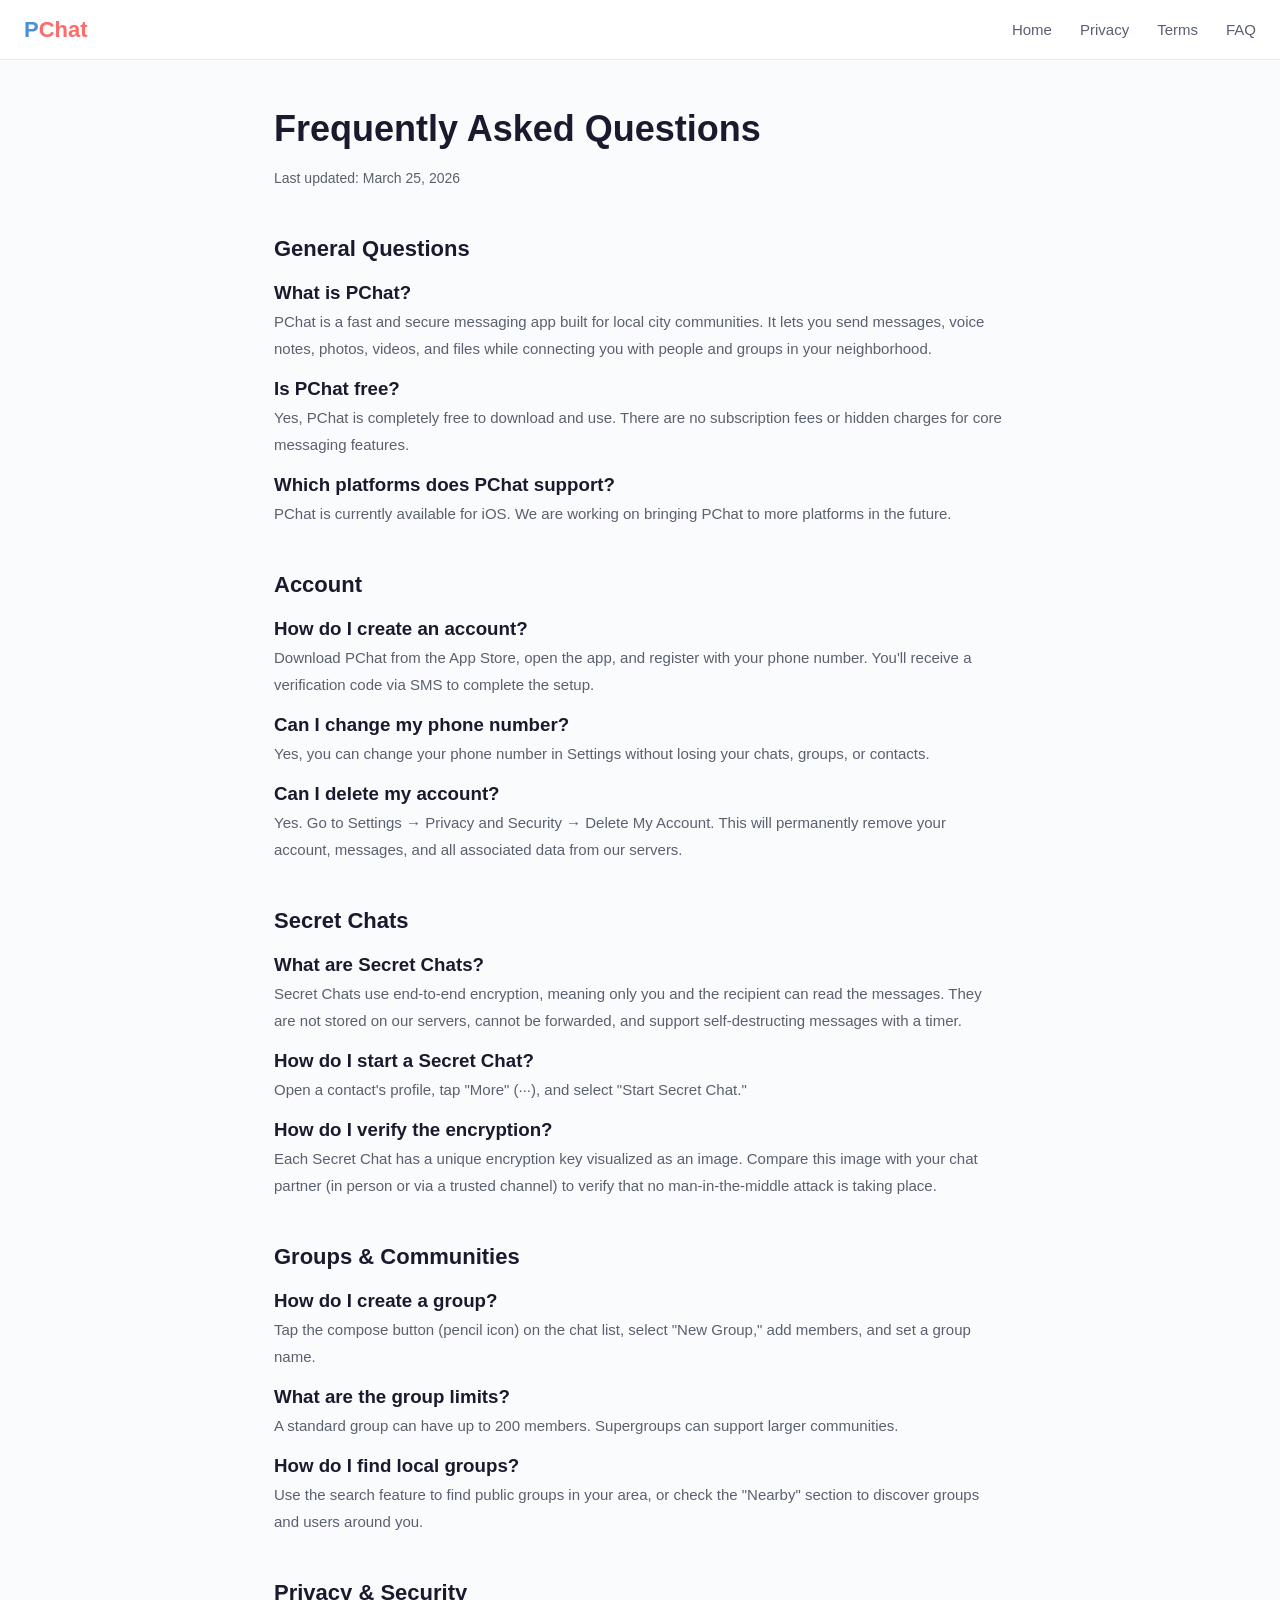
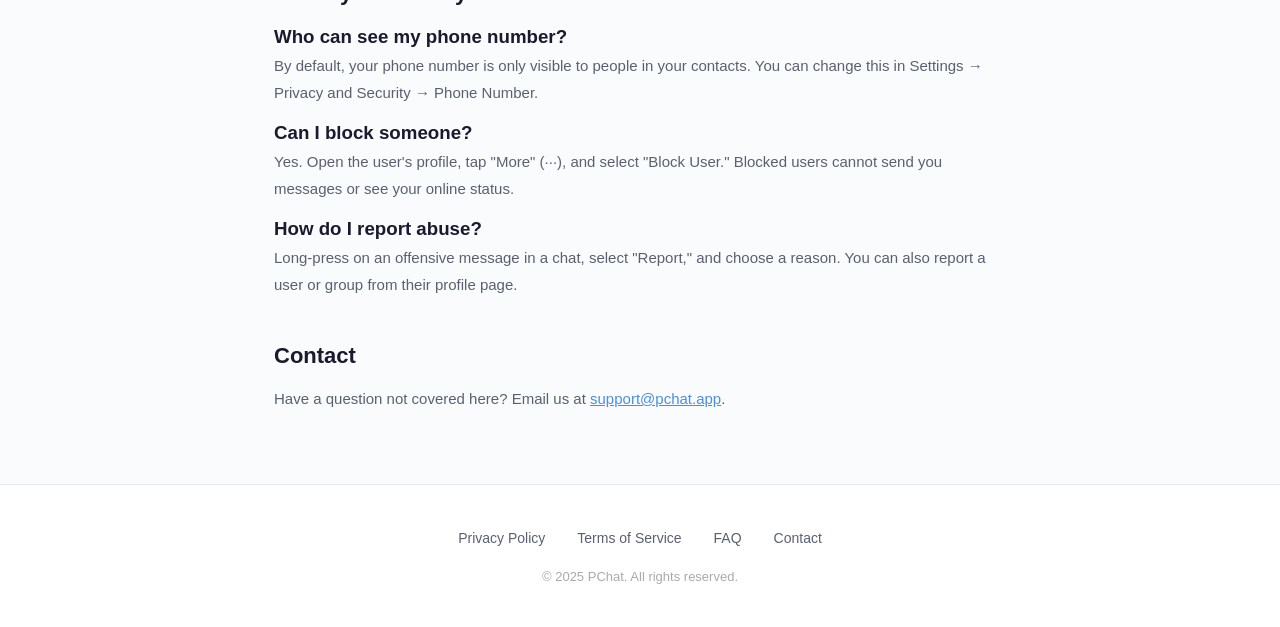
==== faq.html @ 4354373b "Initial commit: PChat website with privacy policy, terms, and FAQ" ====
<!DOCTYPE html>
<html lang="en">
<head>
  <meta charset="UTF-8">
  <meta name="viewport" content="width=device-width, initial-scale=1.0">
  <title>FAQ — PChat</title>
  <link rel="stylesheet" href="assets/style.css">
</head>
<body>

<nav>
  <a class="logo" href="/">P<span>Chat</span></a>
  <ul class="nav-links">
    <li><a href="/">Home</a></li>
    <li><a href="privacy.html">Privacy</a></li>
    <li><a href="tos.html">Terms</a></li>
    <li><a href="faq.html">FAQ</a></li>
  </ul>
</nav>

<article class="legal">
  <h1>Frequently Asked Questions</h1>
  <p class="updated">Last updated: March 25, 2026</p>

  <h2 id="general-questions">General Questions</h2>

  <h3>What is PChat?</h3>
  <p>PChat is a fast and secure messaging app built for local city communities. It lets you send messages, voice notes, photos, videos, and files while connecting you with people and groups in your neighborhood.</p>

  <h3>Is PChat free?</h3>
  <p>Yes, PChat is completely free to download and use. There are no subscription fees or hidden charges for core messaging features.</p>

  <h3>Which platforms does PChat support?</h3>
  <p>PChat is currently available for iOS. We are working on bringing PChat to more platforms in the future.</p>

  <h2 id="account">Account</h2>

  <h3>How do I create an account?</h3>
  <p>Download PChat from the App Store, open the app, and register with your phone number. You'll receive a verification code via SMS to complete the setup.</p>

  <h3>Can I change my phone number?</h3>
  <p>Yes, you can change your phone number in Settings without losing your chats, groups, or contacts.</p>

  <h3 id="q-can-i-delete-my-messages">Can I delete my account?</h3>
  <p>Yes. Go to Settings → Privacy and Security → Delete My Account. This will permanently remove your account, messages, and all associated data from our servers.</p>

  <h2 id="secret-chats">Secret Chats</h2>

  <h3>What are Secret Chats?</h3>
  <p>Secret Chats use end-to-end encryption, meaning only you and the recipient can read the messages. They are not stored on our servers, cannot be forwarded, and support self-destructing messages with a timer.</p>

  <h3>How do I start a Secret Chat?</h3>
  <p>Open a contact's profile, tap "More" (···), and select "Start Secret Chat."</p>

  <h3>How do I verify the encryption?</h3>
  <p>Each Secret Chat has a unique encryption key visualized as an image. Compare this image with your chat partner (in person or via a trusted channel) to verify that no man-in-the-middle attack is taking place.</p>

  <h2 id="groups">Groups & Communities</h2>

  <h3>How do I create a group?</h3>
  <p>Tap the compose button (pencil icon) on the chat list, select "New Group," add members, and set a group name.</p>

  <h3>What are the group limits?</h3>
  <p>A standard group can have up to 200 members. Supergroups can support larger communities.</p>

  <h3>How do I find local groups?</h3>
  <p>Use the search feature to find public groups in your area, or check the "Nearby" section to discover groups and users around you.</p>

  <h2 id="privacy">Privacy & Security</h2>

  <h3>Who can see my phone number?</h3>
  <p>By default, your phone number is only visible to people in your contacts. You can change this in Settings → Privacy and Security → Phone Number.</p>

  <h3>Can I block someone?</h3>
  <p>Yes. Open the user's profile, tap "More" (···), and select "Block User." Blocked users cannot send you messages or see your online status.</p>

  <h3>How do I report abuse?</h3>
  <p>Long-press on an offensive message in a chat, select "Report," and choose a reason. You can also report a user or group from their profile page.</p>

  <h2>Contact</h2>
  <p>Have a question not covered here? Email us at <a href="mailto:support@pchat.app">support@pchat.app</a>.</p>
</article>

<footer>
  <ul class="footer-links">
    <li><a href="privacy.html">Privacy Policy</a></li>
    <li><a href="tos.html">Terms of Service</a></li>
    <li><a href="faq.html">FAQ</a></li>
    <li><a href="mailto:support@pchat.app">Contact</a></li>
  </ul>
  <p class="copyright">&copy; 2025 PChat. All rights reserved.</p>
</footer>

</body>
</html>
---- assets/style.css ----
/* ── PChat Site — Shared Styles ── */
:root {
  --primary: #4A90D9;
  --primary-dark: #3678C0;
  --accent: #FF6B6B;
  --bg: #FAFBFC;
  --bg-card: #FFFFFF;
  --text: #1A1A2E;
  --text-secondary: #5A6070;
  --border: #E8ECF0;
  --radius: 16px;
  --shadow: 0 2px 20px rgba(0,0,0,0.06);
}

* { margin: 0; padding: 0; box-sizing: border-box; }

html { scroll-behavior: smooth; }

body {
  font-family: -apple-system, BlinkMacSystemFont, "SF Pro Display", "Segoe UI", Roboto, Helvetica, Arial, sans-serif;
  color: var(--text);
  background: var(--bg);
  line-height: 1.6;
  -webkit-font-smoothing: antialiased;
}

/* ── Navigation ── */
nav {
  position: fixed; top: 0; left: 0; right: 0; z-index: 100;
  background: rgba(255,255,255,0.85);
  backdrop-filter: blur(20px); -webkit-backdrop-filter: blur(20px);
  border-bottom: 1px solid var(--border);
  padding: 0 24px; height: 60px;
  display: flex; align-items: center; justify-content: space-between;
}
nav .logo { font-size: 22px; font-weight: 700; color: var(--primary); text-decoration: none; }
nav .logo span { color: var(--accent); }
nav .nav-links { display: flex; gap: 28px; list-style: none; }
nav .nav-links a { text-decoration: none; color: var(--text-secondary); font-size: 15px; font-weight: 500; transition: color .2s; }
nav .nav-links a:hover { color: var(--primary); }

/* ── Hero ── */
.hero {
  min-height: 100vh; display: flex; align-items: center; justify-content: center;
  text-align: center; padding: 120px 24px 80px;
  background: linear-gradient(165deg, #e8f0fe 0%, #fafbfc 40%, #fff5f5 100%);
  position: relative; overflow: hidden;
}
.hero::before {
  content: ''; position: absolute; width: 400px; height: 400px; border-radius: 50%;
  background: radial-gradient(circle, rgba(74,144,217,0.08) 0%, transparent 70%);
  top: 10%; left: -5%;
}
.hero::after {
  content: ''; position: absolute; width: 300px; height: 300px; border-radius: 50%;
  background: radial-gradient(circle, rgba(255,107,107,0.06) 0%, transparent 70%);
  bottom: 10%; right: -3%;
}
.hero-content { position: relative; z-index: 1; max-width: 720px; }
.hero h1 { font-size: 56px; font-weight: 800; line-height: 1.1; margin-bottom: 20px; letter-spacing: -1px; }
.hero h1 .highlight { color: var(--primary); }
.hero h1 .city { color: var(--accent); }
.hero p { font-size: 20px; color: var(--text-secondary); margin-bottom: 36px; max-width: 540px; margin-left: auto; margin-right: auto; }
.hero-buttons { display: flex; gap: 16px; justify-content: center; flex-wrap: wrap; }
.btn {
  display: inline-flex; align-items: center; gap: 8px;
  padding: 14px 32px; border-radius: 50px; font-size: 16px; font-weight: 600;
  text-decoration: none; transition: all .25s;
}
.btn-primary { background: var(--primary); color: #fff; box-shadow: 0 4px 15px rgba(74,144,217,0.3); }
.btn-primary:hover { background: var(--primary-dark); transform: translateY(-2px); box-shadow: 0 6px 20px rgba(74,144,217,0.4); }
.btn-outline { background: #fff; color: var(--text); border: 2px solid var(--border); }
.btn-outline:hover { border-color: var(--primary); color: var(--primary); transform: translateY(-2px); }

/* ── Features ── */
.features {
  padding: 100px 24px; max-width: 1100px; margin: 0 auto;
}
.section-title { text-align: center; font-size: 40px; font-weight: 700; margin-bottom: 16px; }
.section-subtitle { text-align: center; color: var(--text-secondary); font-size: 18px; margin-bottom: 60px; max-width: 560px; margin-left: auto; margin-right: auto; }
.features-grid { display: grid; grid-template-columns: repeat(auto-fit, minmax(300px, 1fr)); gap: 24px; }
.feature-card {
  background: var(--bg-card); border: 1px solid var(--border); border-radius: var(--radius);
  padding: 36px 28px; transition: all .3s;
}
.feature-card:hover { transform: translateY(-4px); box-shadow: var(--shadow); border-color: transparent; }
.feature-icon { font-size: 40px; margin-bottom: 16px; display: block; }
.feature-card h3 { font-size: 20px; font-weight: 600; margin-bottom: 10px; }
.feature-card p { color: var(--text-secondary); font-size: 15px; line-height: 1.7; }

/* ── CTA ── */
.cta {
  padding: 80px 24px; text-align: center;
  background: linear-gradient(135deg, var(--primary) 0%, #6AABEF 100%);
  color: #fff;
}
.cta h2 { font-size: 36px; font-weight: 700; margin-bottom: 16px; }
.cta p { font-size: 18px; opacity: 0.9; margin-bottom: 32px; }
.cta .btn-primary { background: #fff; color: var(--primary); box-shadow: 0 4px 15px rgba(0,0,0,0.15); }
.cta .btn-primary:hover { background: #f8f8f8; }

/* ── Footer ── */
footer {
  padding: 40px 24px; text-align: center;
  border-top: 1px solid var(--border); background: #fff;
}
footer .footer-links { display: flex; justify-content: center; gap: 32px; margin-bottom: 16px; list-style: none; }
footer .footer-links a { color: var(--text-secondary); text-decoration: none; font-size: 14px; }
footer .footer-links a:hover { color: var(--primary); }
footer .copyright { color: #aaa; font-size: 13px; }

/* ── Legal page ── */
.legal {
  max-width: 780px; margin: 0 auto;
  padding: 100px 24px 60px;
}
.legal h1 { font-size: 36px; font-weight: 700; margin-bottom: 8px; }
.legal .updated { color: var(--text-secondary); font-size: 14px; margin-bottom: 40px; }
.legal h2 { font-size: 22px; font-weight: 600; margin-top: 40px; margin-bottom: 12px; color: var(--text); }
.legal p, .legal li { color: var(--text-secondary); font-size: 15px; line-height: 1.8; margin-bottom: 12px; }
.legal ul { padding-left: 24px; margin-bottom: 12px; }
.legal a { color: var(--primary); }

/* ── Responsive ── */
@media (max-width: 768px) {
  .hero h1 { font-size: 36px; }
  .hero p { font-size: 17px; }
  .section-title { font-size: 30px; }
  nav .nav-links { gap: 16px; }
  nav .nav-links a { font-size: 13px; }
  .features-grid { grid-template-columns: 1fr; }
}
@media (max-width: 480px) {
  .hero h1 { font-size: 28px; }
  .hero-buttons { flex-direction: column; align-items: center; }
  nav .nav-links { display: none; }
}
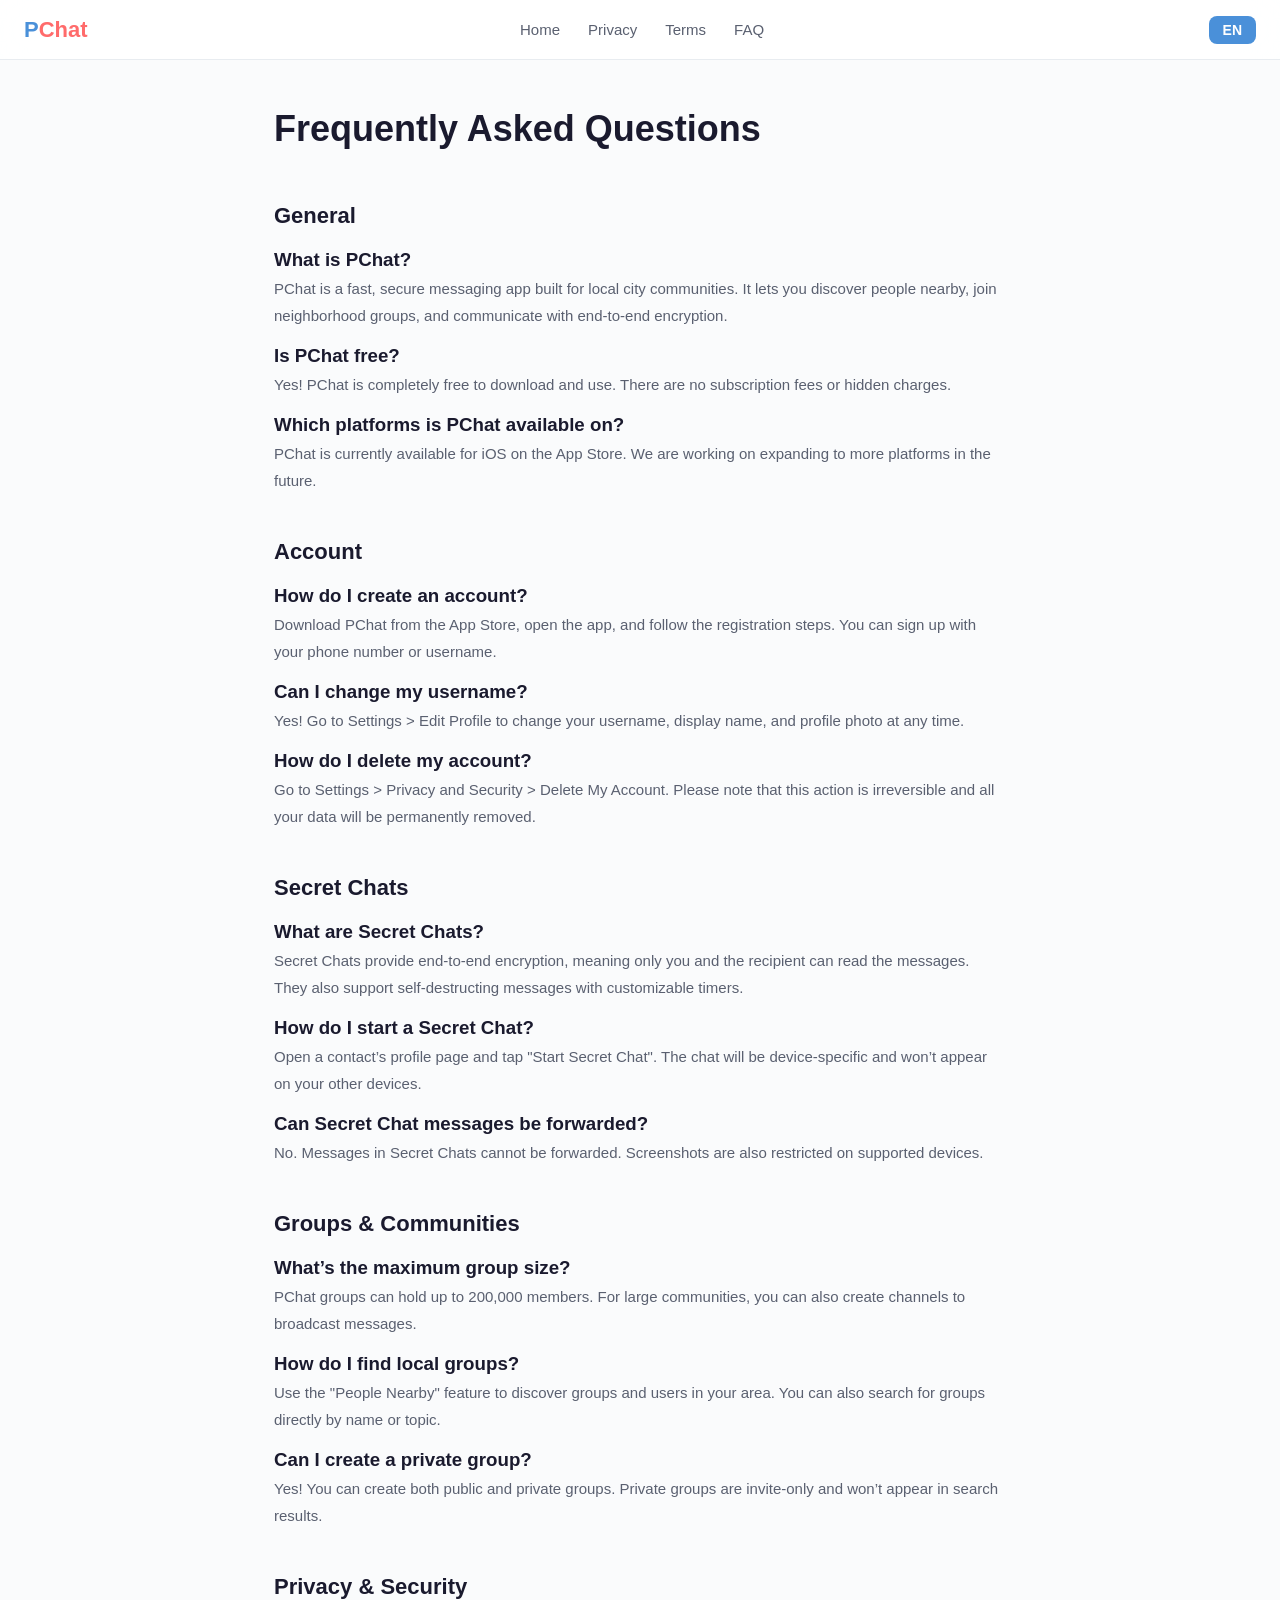
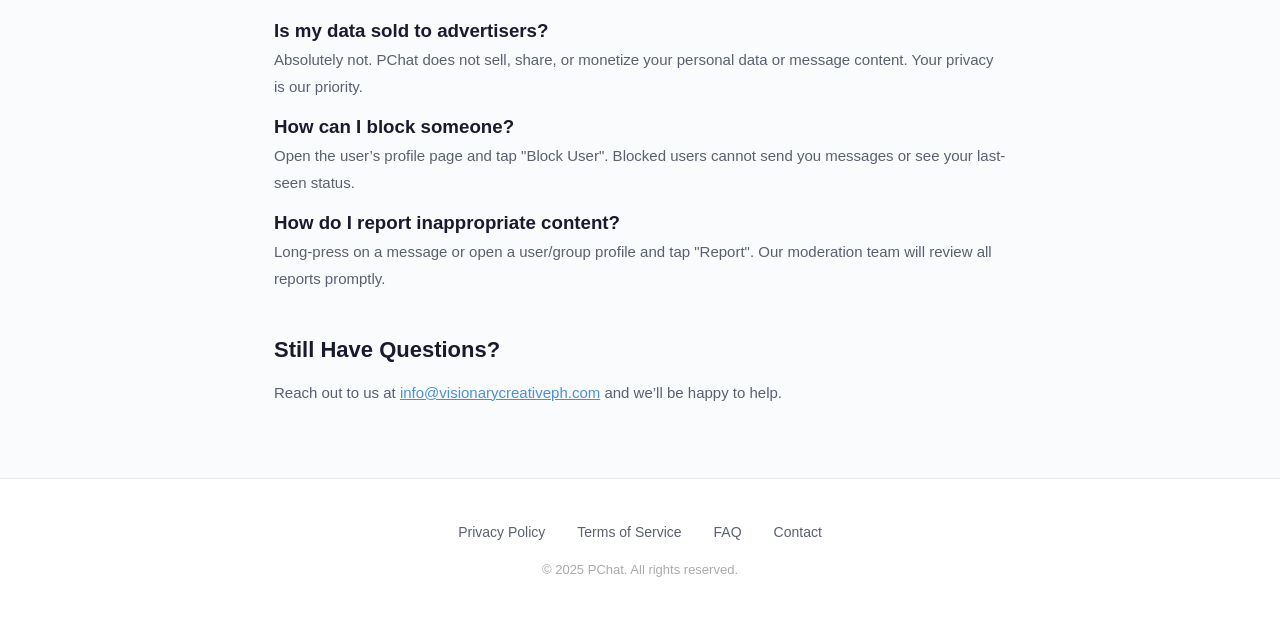
==== commit cfcbe92f: "增加国际化" ====
--- a/faq.html
+++ b/faq.html
@@ -3,93 +3,78 @@
 <head>
   <meta charset="UTF-8">
   <meta name="viewport" content="width=device-width, initial-scale=1.0">
-  <title>FAQ — PChat</title>
+  <title data-i18n="faq.title">FAQ — PChat</title>
   <link rel="stylesheet" href="assets/style.css">
 </head>
 <body>
 
 <nav>
-  <a class="logo" href="/">P<span>Chat</span></a>
+  <a class="logo" href="index.html">P<span>Chat</span></a>
   <ul class="nav-links">
-    <li><a href="/">Home</a></li>
-    <li><a href="privacy.html">Privacy</a></li>
-    <li><a href="tos.html">Terms</a></li>
-    <li><a href="faq.html">FAQ</a></li>
+    <li><a href="index.html" data-i18n="nav.home">Home</a></li>
+    <li><a href="privacy.html" data-i18n="nav.privacy">Privacy</a></li>
+    <li><a href="tos.html" data-i18n="nav.terms">Terms</a></li>
+    <li><a href="faq.html" data-i18n="nav.faq">FAQ</a></li>
   </ul>
 </nav>
 
 <article class="legal">
-  <h1>Frequently Asked Questions</h1>
-  <p class="updated">Last updated: March 25, 2026</p>
+  <h1 data-i18n="faq.h1">Frequently Asked Questions</h1>
 
-  <h2 id="general-questions">General Questions</h2>
+  <h2 data-i18n="faq.g1.h">General</h2>
+  <h3 data-i18n="faq.g1.q1">What is PChat?</h3>
+  <p data-i18n="faq.g1.a1">PChat is a fast, secure messaging app built for local city communities.</p>
+  <h3 data-i18n="faq.g1.q2">Is PChat free?</h3>
+  <p data-i18n="faq.g1.a2">Yes! PChat is completely free to download and use.</p>
+  <h3 data-i18n="faq.g1.q3">Which platforms is PChat available on?</h3>
+  <p data-i18n="faq.g1.a3">PChat is currently available for iOS on the App Store.</p>
 
-  <h3>What is PChat?</h3>
-  <p>PChat is a fast and secure messaging app built for local city communities. It lets you send messages, voice notes, photos, videos, and files while connecting you with people and groups in your neighborhood.</p>
+  <h2 data-i18n="faq.g2.h">Account</h2>
+  <h3 data-i18n="faq.g2.q1">How do I create an account?</h3>
+  <p data-i18n="faq.g2.a1">Download PChat from the App Store, open the app, and follow the registration steps.</p>
+  <h3 data-i18n="faq.g2.q2">Can I change my username?</h3>
+  <p data-i18n="faq.g2.a2">Yes! Go to Settings > Edit Profile to change your username at any time.</p>
+  <h3 data-i18n="faq.g2.q3">How do I delete my account?</h3>
+  <p data-i18n="faq.g2.a3">Go to Settings > Privacy and Security > Delete My Account.</p>
 
-  <h3>Is PChat free?</h3>
-  <p>Yes, PChat is completely free to download and use. There are no subscription fees or hidden charges for core messaging features.</p>
+  <h2 data-i18n="faq.g3.h">Secret Chats</h2>
+  <h3 data-i18n="faq.g3.q1">What are Secret Chats?</h3>
+  <p data-i18n="faq.g3.a1">Secret Chats provide end-to-end encryption, meaning only you and the recipient can read the messages.</p>
+  <h3 data-i18n="faq.g3.q2">How do I start a Secret Chat?</h3>
+  <p data-i18n="faq.g3.a2">Open a contact's profile page and tap "Start Secret Chat".</p>
+  <h3 data-i18n="faq.g3.q3">Can Secret Chat messages be forwarded?</h3>
+  <p data-i18n="faq.g3.a3">No. Messages in Secret Chats cannot be forwarded.</p>
 
-  <h3>Which platforms does PChat support?</h3>
-  <p>PChat is currently available for iOS. We are working on bringing PChat to more platforms in the future.</p>
+  <h2 data-i18n="faq.g4.h">Groups & Communities</h2>
+  <h3 data-i18n="faq.g4.q1">What's the maximum group size?</h3>
+  <p data-i18n="faq.g4.a1">PChat groups can hold up to 200,000 members.</p>
+  <h3 data-i18n="faq.g4.q2">How do I find local groups?</h3>
+  <p data-i18n="faq.g4.a2">Use the "People Nearby" feature to discover groups and users in your area.</p>
+  <h3 data-i18n="faq.g4.q3">Can I create a private group?</h3>
+  <p data-i18n="faq.g4.a3">Yes! You can create both public and private groups.</p>
 
-  <h2 id="account">Account</h2>
+  <h2 data-i18n="faq.g5.h">Privacy & Security</h2>
+  <h3 data-i18n="faq.g5.q1">Is my data sold to advertisers?</h3>
+  <p data-i18n="faq.g5.a1">Absolutely not. PChat does not sell, share, or monetize your personal data.</p>
+  <h3 data-i18n="faq.g5.q2">How can I block someone?</h3>
+  <p data-i18n="faq.g5.a2">Open the user's profile page and tap "Block User".</p>
+  <h3 data-i18n="faq.g5.q3">How do I report inappropriate content?</h3>
+  <p data-i18n="faq.g5.a3">Long-press on a message or open a user/group profile and tap "Report".</p>
 
-  <h3>How do I create an account?</h3>
-  <p>Download PChat from the App Store, open the app, and register with your phone number. You'll receive a verification code via SMS to complete the setup.</p>
-
-  <h3>Can I change my phone number?</h3>
-  <p>Yes, you can change your phone number in Settings without losing your chats, groups, or contacts.</p>
-
-  <h3 id="q-can-i-delete-my-messages">Can I delete my account?</h3>
-  <p>Yes. Go to Settings → Privacy and Security → Delete My Account. This will permanently remove your account, messages, and all associated data from our servers.</p>
-
-  <h2 id="secret-chats">Secret Chats</h2>
-
-  <h3>What are Secret Chats?</h3>
-  <p>Secret Chats use end-to-end encryption, meaning only you and the recipient can read the messages. They are not stored on our servers, cannot be forwarded, and support self-destructing messages with a timer.</p>
-
-  <h3>How do I start a Secret Chat?</h3>
-  <p>Open a contact's profile, tap "More" (···), and select "Start Secret Chat."</p>
-
-  <h3>How do I verify the encryption?</h3>
-  <p>Each Secret Chat has a unique encryption key visualized as an image. Compare this image with your chat partner (in person or via a trusted channel) to verify that no man-in-the-middle attack is taking place.</p>
-
-  <h2 id="groups">Groups & Communities</h2>
-
-  <h3>How do I create a group?</h3>
-  <p>Tap the compose button (pencil icon) on the chat list, select "New Group," add members, and set a group name.</p>
-
-  <h3>What are the group limits?</h3>
-  <p>A standard group can have up to 200 members. Supergroups can support larger communities.</p>
-
-  <h3>How do I find local groups?</h3>
-  <p>Use the search feature to find public groups in your area, or check the "Nearby" section to discover groups and users around you.</p>
-
-  <h2 id="privacy">Privacy & Security</h2>
-
-  <h3>Who can see my phone number?</h3>
-  <p>By default, your phone number is only visible to people in your contacts. You can change this in Settings → Privacy and Security → Phone Number.</p>
-
-  <h3>Can I block someone?</h3>
-  <p>Yes. Open the user's profile, tap "More" (···), and select "Block User." Blocked users cannot send you messages or see your online status.</p>
-
-  <h3>How do I report abuse?</h3>
-  <p>Long-press on an offensive message in a chat, select "Report," and choose a reason. You can also report a user or group from their profile page.</p>
-
-  <h2>Contact</h2>
-  <p>Have a question not covered here? Email us at <a href="mailto:support@pchat.app">support@pchat.app</a>.</p>
+  <h2 data-i18n="faq.contact.h">Still Have Questions?</h2>
+  <p data-i18n="faq.contact.p">Reach out to us at <a href="mailto:info@visionarycreativeph.com">info@visionarycreativeph.com</a> and we'll be happy to help.</p>
 </article>
 
 <footer>
   <ul class="footer-links">
-    <li><a href="privacy.html">Privacy Policy</a></li>
-    <li><a href="tos.html">Terms of Service</a></li>
-    <li><a href="faq.html">FAQ</a></li>
-    <li><a href="mailto:support@pchat.app">Contact</a></li>
+    <li><a href="privacy.html" data-i18n="footer.privacy">Privacy Policy</a></li>
+    <li><a href="tos.html" data-i18n="footer.terms">Terms of Service</a></li>
+    <li><a href="faq.html" data-i18n="footer.faq">FAQ</a></li>
+    <li><a href="mailto:info@visionarycreativeph.com" data-i18n="footer.contact">Contact</a></li>
   </ul>
-  <p class="copyright">&copy; 2025 PChat. All rights reserved.</p>
+  <p class="copyright" data-i18n="footer.copyright">&copy; 2025 PChat. All rights reserved.</p>
 </footer>
 
+<script src="assets/i18n.js"></script>
 </body>
 </html>
--- a/assets/style.css
+++ b/assets/style.css
@@ -121,6 +121,27 @@
 .legal ul { padding-left: 24px; margin-bottom: 12px; }
 .legal a { color: var(--primary); }
 
+/* ── Language Switcher ── */
+.lang-switcher { position: relative; margin-left: 12px; }
+.lang-btn {
+  background: var(--primary); color: #fff; border: none; border-radius: 8px;
+  padding: 6px 14px; font-size: 14px; font-weight: 600; cursor: pointer;
+  transition: background .2s;
+}
+.lang-btn:hover { background: var(--primary-dark); }
+.lang-menu {
+  display: none; position: absolute; right: 0; top: calc(100% + 8px);
+  background: #fff; border: 1px solid var(--border); border-radius: 10px;
+  box-shadow: 0 4px 20px rgba(0,0,0,0.1); min-width: 130px; z-index: 200;
+  overflow: hidden;
+}
+.lang-menu.show { display: block; }
+.lang-menu a {
+  display: block; padding: 10px 16px; color: var(--text); text-decoration: none;
+  font-size: 14px; transition: background .15s;
+}
+.lang-menu a:hover { background: var(--bg); color: var(--primary); }
+
 /* ── Responsive ── */
 @media (max-width: 768px) {
   .hero h1 { font-size: 36px; }
